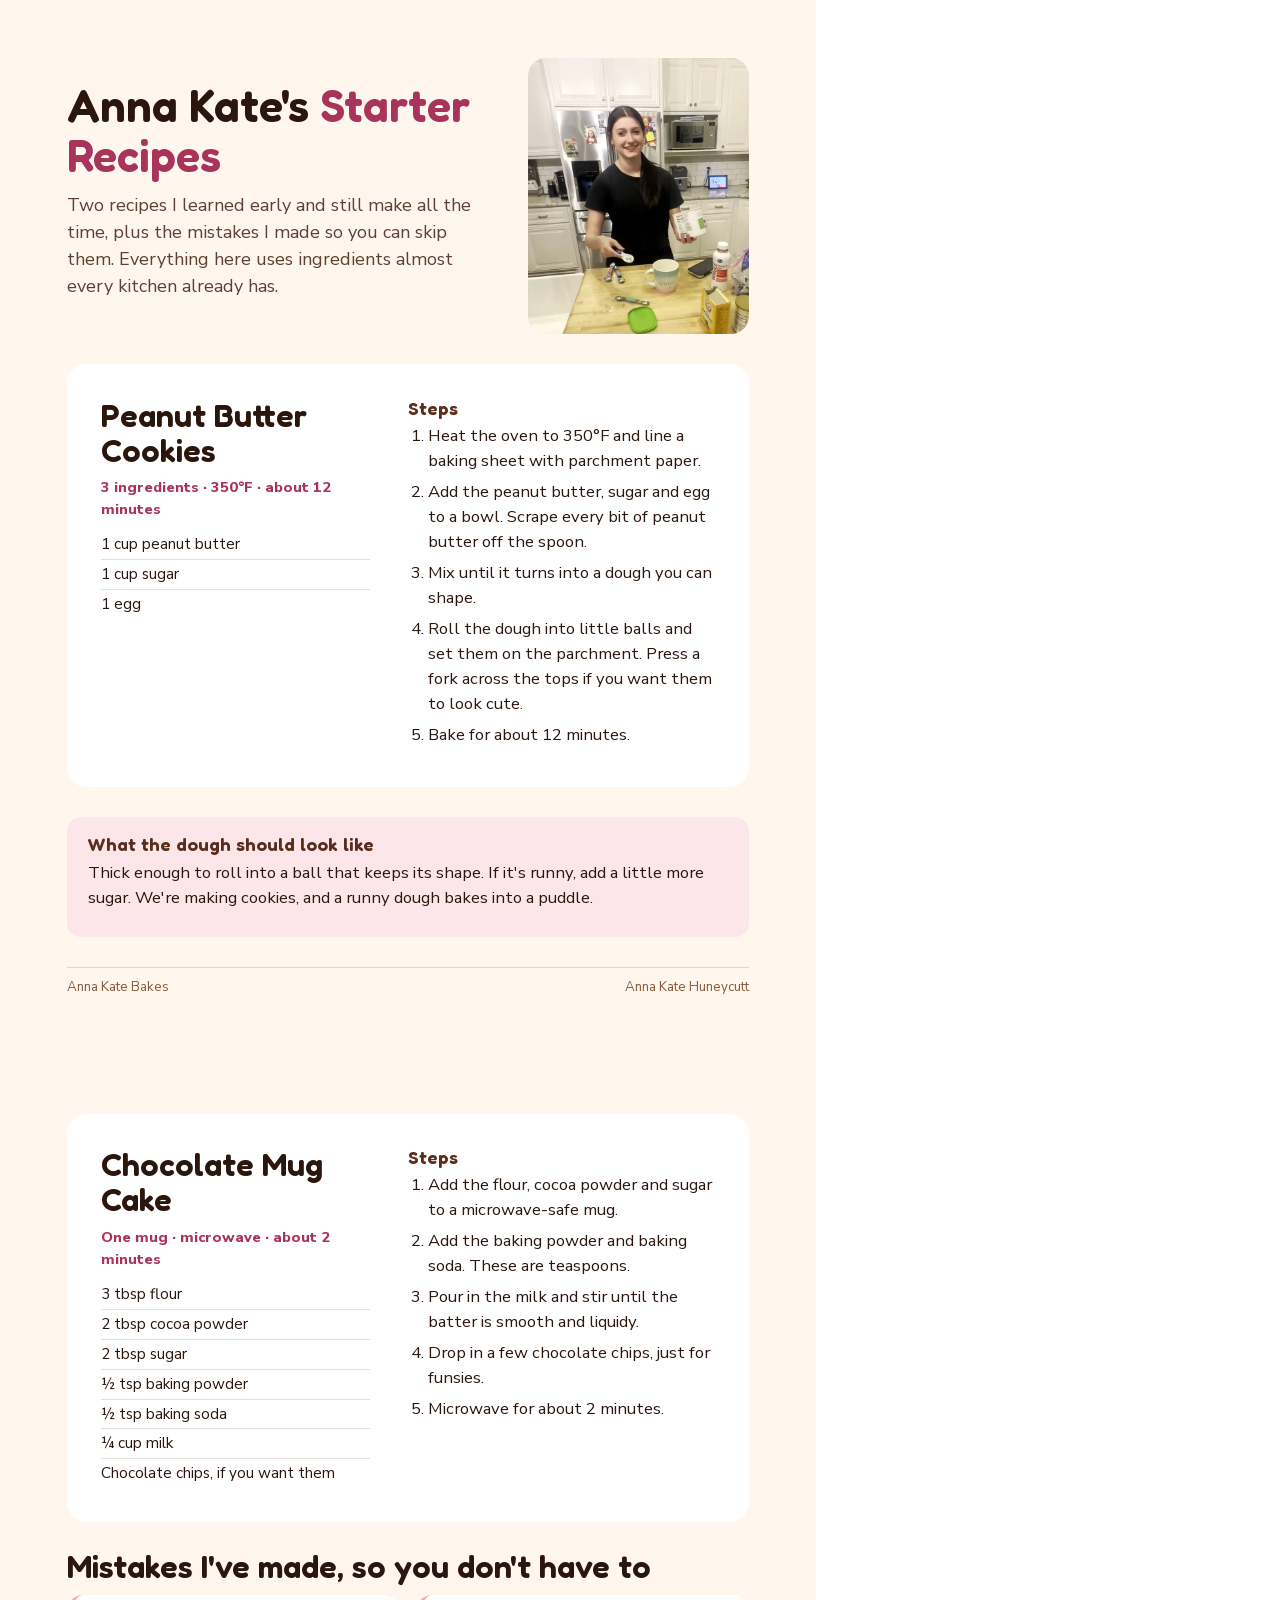
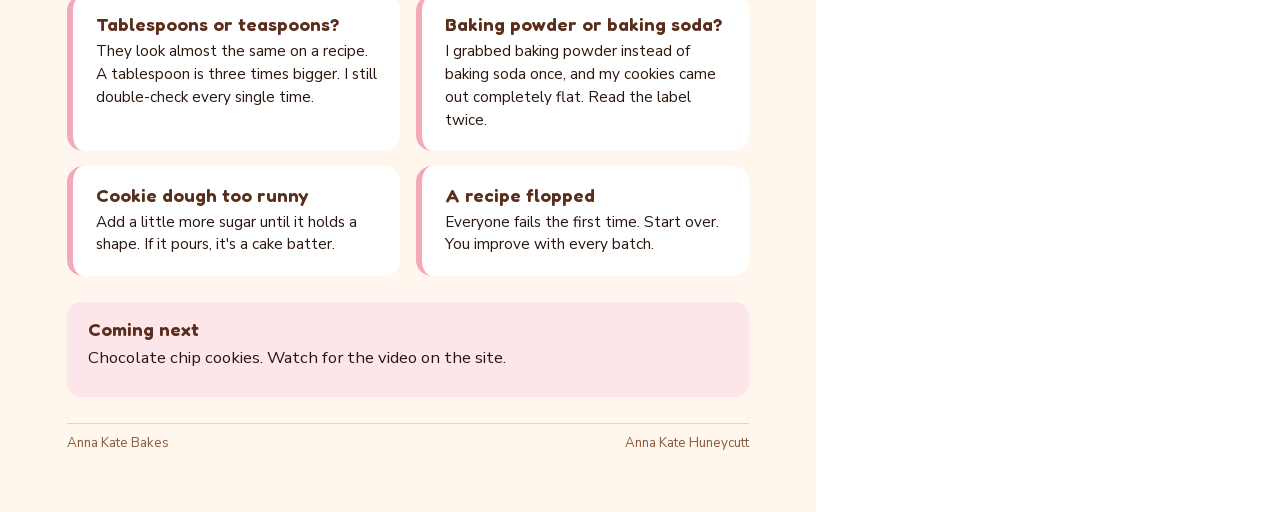
==== guide/guide.html @ 4a0c096e "Anna Kate Bakes: StoryBrand home page, recipe videos, free recipe guide PDF Co-Authored-By: Claude O" ====
<!DOCTYPE html>
<html lang="en">
<head>
<meta charset="UTF-8">
<title>Anna Kate's Starter Recipes</title>
<style>
@font-face{ font-family:'Fredoka'; font-weight:500 700; src:url(../fonts/fredoka.woff2) format('woff2'); }
@font-face{ font-family:'Nunito Sans'; font-weight:400 800; src:url(../fonts/nunito-sans.woff2) format('woff2'); }
@page{ size: Letter; margin: 0; }
*{ box-sizing: border-box; }
body{ margin:0; font-family:'Nunito Sans', sans-serif; color:#2A160D; font-size:12.5pt; line-height:1.5; }
.page{ width:8.5in; height:11in; padding:0.6in 0.7in; display:flex; flex-direction:column; justify-content:space-between;
  gap:0.24in; page-break-after:always; background:#FFF7EE; position:relative; overflow:hidden; }
.page:last-child{ page-break-after:auto; }
h1,h2,h3{ font-family:'Fredoka', sans-serif; font-weight:600; margin:0 0 0.25em; line-height:1.1; }
h1{ font-size:34pt; }
h1 span{ color:#A8345C; }
h2{ font-size:24pt; }
h3{ font-size:14pt; color:#5A2E1C; }
p{ margin:0 0 0.6em; }
.top{ display:grid; grid-template-columns:1fr 2.3in; gap:0.4in; align-items:center; }
.top img{ width:2.3in; height:2.875in; object-fit:cover; border-radius:18px; display:block; }
.lede{ font-size:13.5pt; color:#5E4033; }
.recipe{ display:grid; grid-template-columns:2.8in 1fr; gap:0.4in; background:#fff; border-radius:20px; padding:0.35in; }
.meta{ color:#A8345C; font-weight:800; font-size:11pt; margin-bottom:10px; }
ul.ing{ list-style:none; padding:0; margin:0; }
ul.ing li{ padding:3px 0; font-size:11.5pt; border-bottom:1px solid rgba(42,22,13,.14); }
ul.ing li:last-child{ border-bottom:0; }
ol.steps{ margin:0; padding-left:1.2em; }
ol.steps li{ margin-bottom:6px; }
.tip{ background:#FCE6EA; border-radius:14px; padding:0.18in 0.22in; }
.mistakes{ display:grid; grid-template-columns:1fr 1fr; gap:0.16in; margin-top:0.12in; }
.mistakes div{ background:#fff; border-radius:16px; padding:0.2in 0.24in; border-left:6px solid #F4A9BB; }
.mistakes p{ margin:0; font-size:11.5pt; }
.foot{ display:flex; justify-content:space-between; font-size:10pt; color:#8A5A3C; border-top:1px solid rgba(42,22,13,.14); padding-top:10px; }
</style>
</head>
<body>

<section class="page">
  <div class="top">
    <div>
      <h1>Anna Kate's <span>Starter Recipes</span></h1>
      <p class="lede">Two recipes I learned early and still make all the time, plus the mistakes I made so you can skip them. Everything here uses ingredients almost every kitchen already has.</p>
    </div>
    <img src="../images/hero-640.webp" alt="">
  </div>

  <div class="recipe">
    <div>
      <h2>Peanut Butter Cookies</h2>
      <p class="meta">3 ingredients &middot; 350&deg;F &middot; about 12 minutes</p>
      <ul class="ing"><li>1 cup peanut butter</li><li>1 cup sugar</li><li>1 egg</li></ul>
    </div>
    <div>
      <h3>Steps</h3>
      <ol class="steps">
        <li>Heat the oven to 350&deg;F and line a baking sheet with parchment paper.</li>
        <li>Add the peanut butter, sugar and egg to a bowl. Scrape every bit of peanut butter off the spoon.</li>
        <li>Mix until it turns into a dough you can shape.</li>
        <li>Roll the dough into little balls and set them on the parchment. Press a fork across the tops if you want them to look cute.</li>
        <li>Bake for about 12 minutes.</li>
      </ol>
    </div>
  </div>

  <div class="tip">
    <h3>What the dough should look like</h3>
    <p>Thick enough to roll into a ball that keeps its shape. If it's runny, add a little more sugar. We're making cookies, and a runny dough bakes into a puddle.</p>
  </div>

  <div class="foot"><span>Anna Kate Bakes</span><span>Anna Kate Huneycutt</span></div>
</section>

<section class="page">
  <div class="recipe">
    <div>
      <h2>Chocolate Mug Cake</h2>
      <p class="meta">One mug &middot; microwave &middot; about 2 minutes</p>
      <ul class="ing"><li>3 tbsp flour</li><li>2 tbsp cocoa powder</li><li>2 tbsp sugar</li><li>&frac12; tsp baking powder</li><li>&frac12; tsp baking soda</li><li>&frac14; cup milk</li><li>Chocolate chips, if you want them</li></ul>
    </div>
    <div>
      <h3>Steps</h3>
      <ol class="steps">
        <li>Add the flour, cocoa powder and sugar to a microwave-safe mug.</li>
        <li>Add the baking powder and baking soda. These are teaspoons.</li>
        <li>Pour in the milk and stir until the batter is smooth and liquidy.</li>
        <li>Drop in a few chocolate chips, just for funsies.</li>
        <li>Microwave for about 2 minutes.</li>
      </ol>
    </div>
  </div>

  <div>
    <h2>Mistakes I've made, so you don't have to</h2>
    <div class="mistakes">
      <div><h3>Tablespoons or teaspoons?</h3><p>They look almost the same on a recipe. A tablespoon is three times bigger. I still double-check every single time.</p></div>
      <div><h3>Baking powder or baking soda?</h3><p>I grabbed baking powder instead of baking soda once, and my cookies came out completely flat. Read the label twice.</p></div>
      <div><h3>Cookie dough too runny</h3><p>Add a little more sugar until it holds a shape. If it pours, it's a cake batter.</p></div>
      <div><h3>A recipe flopped</h3><p>Everyone fails the first time. Start over. You improve with every batch.</p></div>
    </div>
  </div>

  <div class="tip">
    <h3>Coming next</h3>
    <p>Chocolate chip cookies. Watch for the video on the site.</p>
  </div>

  <div class="foot"><span>Anna Kate Bakes</span><span>Anna Kate Huneycutt</span></div>
</section>

</body>
</html>
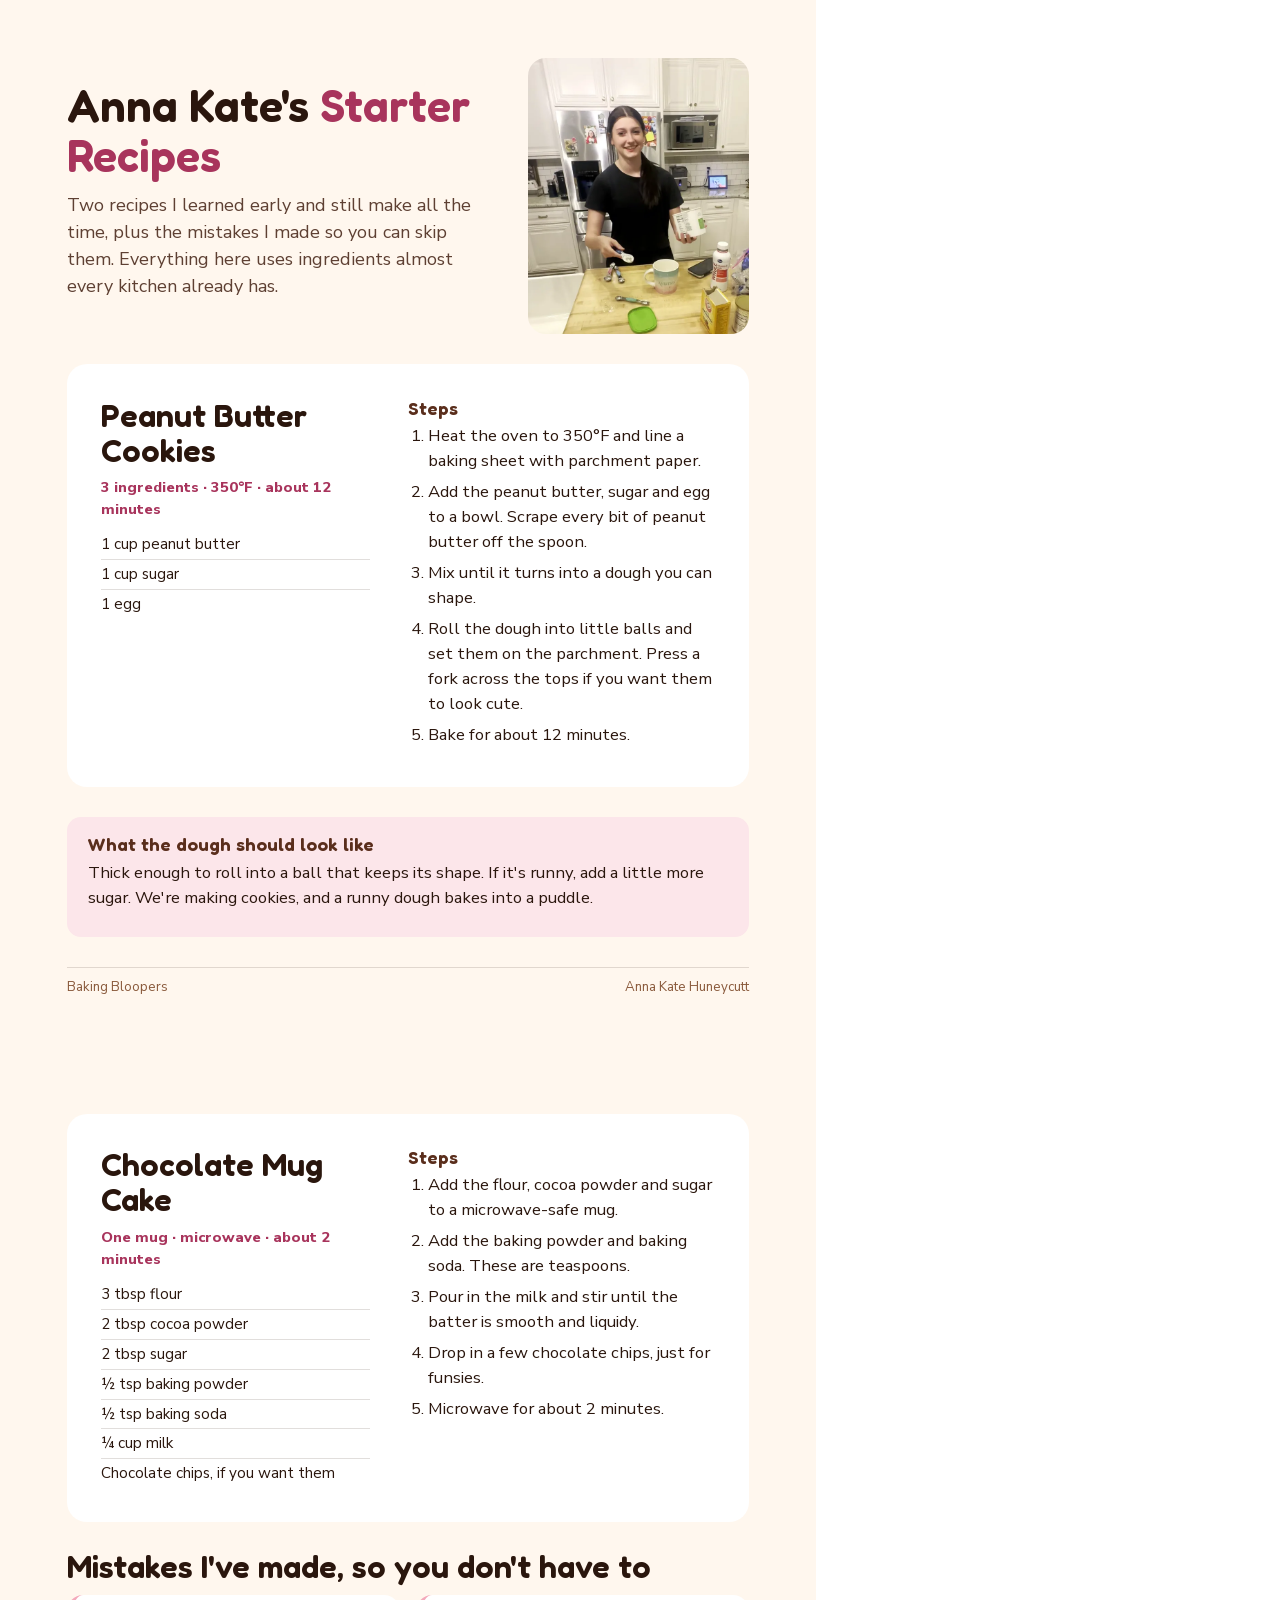
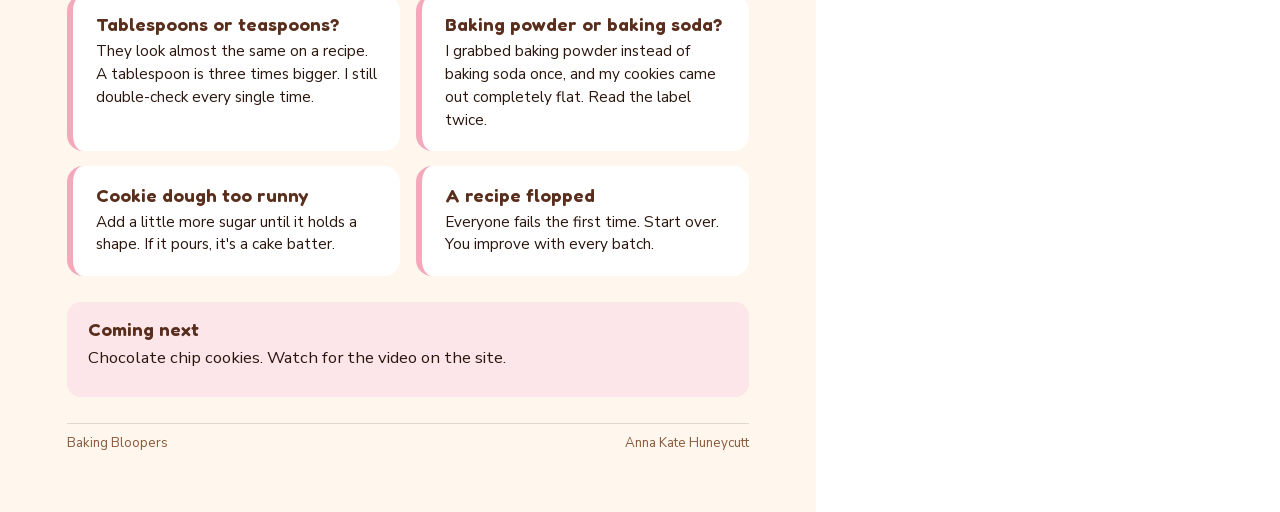
==== commit eb0c2bf4: "Rename to Baking Bloopers, add blooper reel section and her own lines Co-Authored-By: Claude Opus 5." ====
--- a/guide/guide.html
+++ b/guide/guide.html
@@ -69,7 +69,7 @@
     <p>Thick enough to roll into a ball that keeps its shape. If it's runny, add a little more sugar. We're making cookies, and a runny dough bakes into a puddle.</p>
   </div>
 
-  <div class="foot"><span>Anna Kate Bakes</span><span>Anna Kate Huneycutt</span></div>
+  <div class="foot"><span>Baking Bloopers</span><span>Anna Kate Huneycutt</span></div>
 </section>
 
 <section class="page">
@@ -106,7 +106,7 @@
     <p>Chocolate chip cookies. Watch for the video on the site.</p>
   </div>
 
-  <div class="foot"><span>Anna Kate Bakes</span><span>Anna Kate Huneycutt</span></div>
+  <div class="foot"><span>Baking Bloopers</span><span>Anna Kate Huneycutt</span></div>
 </section>
 
 </body>
